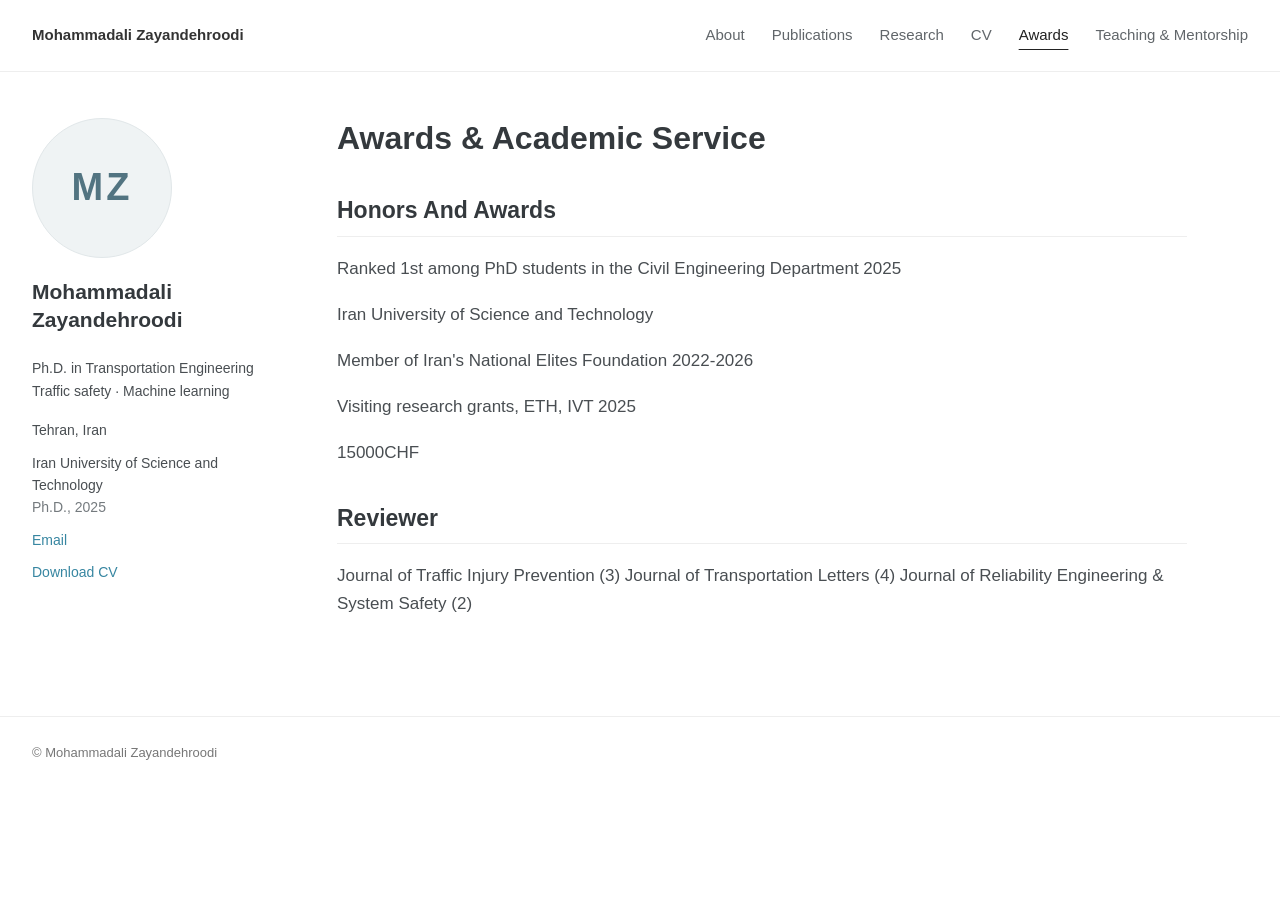
==== awards/index.html @ c3eedbcb "Add files via upload" ====
<!doctype html><html lang="en"><head><meta charset="utf-8"><meta name="viewport" content="width=device-width,initial-scale=1"><title>Awards & Academic Service | Mohammadali Zayandehroodi</title><meta name="description" content="Mohammadali Zayandehroodi — transportation engineering, traffic safety, and machine learning."><link rel="stylesheet" href="../assets/style.css"></head><body><header><nav aria-label="Main navigation"><a class="brand" href="../">Mohammadali Zayandehroodi</a><a href="../">About</a><a href="../publications/">Publications</a><a href="../research/">Research</a><a href="../cv/">CV</a><a href="../awards/" aria-current="page">Awards</a><a href="../teaching/">Teaching & Mentorship</a></nav></header><div class="layout"><aside aria-label="Researcher profile"><div class="avatar" aria-label="Initials MZ">MZ</div><h2>Mohammadali<br>Zayandehroodi</h2><p>Ph.D. in Transportation Engineering<br>Traffic safety · Machine learning</p><ul><li>Tehran, Iran</li><li>Iran University of Science and Technology<br><span class="muted">Ph.D., 2025</span></li><li><a href="mailto:aliroodi75@gmail.com">Email</a></li><li><a href="../assets/Mohammadali-Zayandehroodi-CV.pdf">Download CV</a></li></ul></aside><main id="main"><h1>Awards & Academic Service</h1><h2>Honors And Awards</h2><p>Ranked 1st among PhD students in the Civil Engineering Department 2025</p><p>Iran University of Science and Technology</p><p>Member of Iran&#x27;s National Elites Foundation 2022-2026</p><p>Visiting research grants, ETH, IVT 2025</p><p>15000CHF</p><h2>Reviewer</h2><p>Journal of Traffic Injury Prevention (3) Journal of Transportation Letters (4) Journal of Reliability Engineering &amp; System Safety (2)</p></main></div><footer>© Mohammadali Zayandehroodi</footer></body></html>
---- assets/style.css ----
*{box-sizing:border-box}html{scroll-behavior:smooth}body{margin:0;color:#494e52;font:17px/1.65 -apple-system,BlinkMacSystemFont,"Segoe UI",Arial,sans-serif;background:#fff}a{color:#3786a1;text-decoration:none}a:hover{text-decoration:underline}header{border-bottom:1px solid #eee}nav{max-width:1280px;margin:auto;padding:23px 32px;display:flex;gap:27px;align-items:center;flex-wrap:wrap}nav .brand{font-weight:700;color:#333;margin-right:auto}nav a{color:#61666a;font-size:15px}nav a[aria-current=page]{color:#222;text-decoration:underline;text-underline-offset:9px}.layout{max-width:1280px;margin:46px auto 80px;padding:0 32px;display:grid;grid-template-columns:240px minmax(0,850px);gap:65px}.avatar{width:140px;height:140px;border-radius:50%;background:#eff3f4;border:1px solid #e1e7e9;display:grid;place-items:center;color:#527481;font-size:38px;font-weight:600;letter-spacing:3px}aside h2{font-size:21px;line-height:1.35;border:0;margin:20px 0 10px}aside p,aside li{font-size:14px;line-height:1.6}aside ul{list-style:none;padding:0}aside li{margin:10px 0}h1{font-size:32px;line-height:1.3;color:#34393d;margin:0 0 25px}h2{font-size:23px;line-height:1.4;color:#34393d;border-bottom:1px solid #eee;padding-bottom:9px;margin:35px 0 18px}main p{margin:0 0 18px}main li{margin-bottom:12px}.lead{font-size:20px;line-height:1.65}.download{display:inline-block;border:1px solid #3786a1;padding:8px 16px;border-radius:3px;margin-bottom:15px}.muted{color:#747a7e;font-size:14px}footer{border-top:1px solid #eee;padding:25px 32px;color:#777;font-size:13px}@media(max-width:800px){nav{gap:15px;padding:18px 22px}nav .brand{width:100%}.layout{display:block;margin-top:28px;padding:0 22px}aside{margin-bottom:38px}.avatar{width:90px;height:90px;font-size:26px}h1{font-size:28px}}@media print{header,aside,footer,.download{display:none}.layout{display:block;margin:0;padding:0}body{font-size:11pt}h2{break-after:avoid}p{orphans:3;widows:3}}
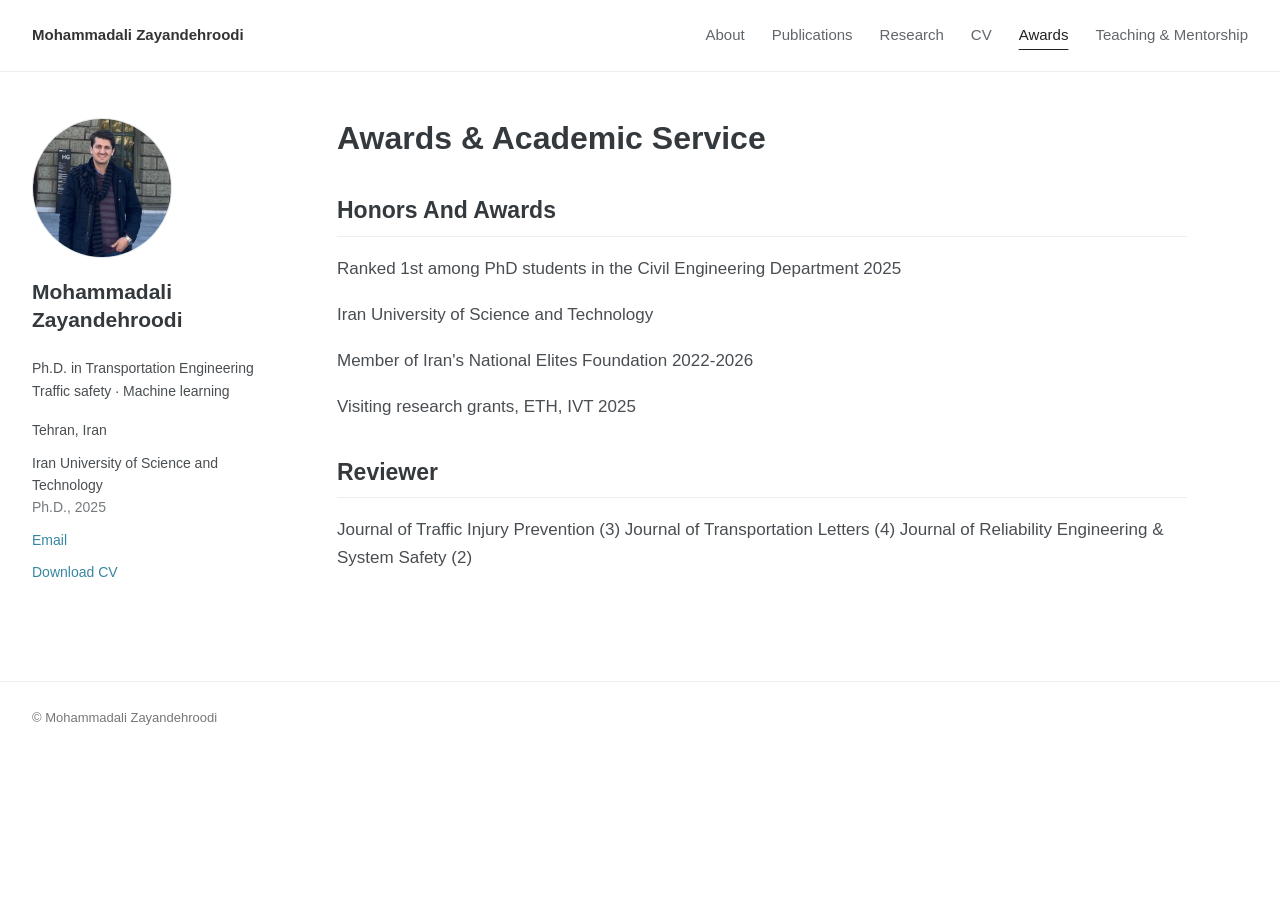
==== commit c06154f6: "Add files via upload" ====
--- a/awards/index.html
+++ b/awards/index.html
@@ -1 +1 @@
-<!doctype html><html lang="en"><head><meta charset="utf-8"><meta name="viewport" content="width=device-width,initial-scale=1"><title>Awards & Academic Service | Mohammadali Zayandehroodi</title><meta name="description" content="Mohammadali Zayandehroodi — transportation engineering, traffic safety, and machine learning."><link rel="stylesheet" href="../assets/style.css"></head><body><header><nav aria-label="Main navigation"><a class="brand" href="../">Mohammadali Zayandehroodi</a><a href="../">About</a><a href="../publications/">Publications</a><a href="../research/">Research</a><a href="../cv/">CV</a><a href="../awards/" aria-current="page">Awards</a><a href="../teaching/">Teaching & Mentorship</a></nav></header><div class="layout"><aside aria-label="Researcher profile"><div class="avatar" aria-label="Initials MZ">MZ</div><h2>Mohammadali<br>Zayandehroodi</h2><p>Ph.D. in Transportation Engineering<br>Traffic safety · Machine learning</p><ul><li>Tehran, Iran</li><li>Iran University of Science and Technology<br><span class="muted">Ph.D., 2025</span></li><li><a href="mailto:aliroodi75@gmail.com">Email</a></li><li><a href="../assets/Mohammadali-Zayandehroodi-CV.pdf">Download CV</a></li></ul></aside><main id="main"><h1>Awards & Academic Service</h1><h2>Honors And Awards</h2><p>Ranked 1st among PhD students in the Civil Engineering Department 2025</p><p>Iran University of Science and Technology</p><p>Member of Iran&#x27;s National Elites Foundation 2022-2026</p><p>Visiting research grants, ETH, IVT 2025</p><p>15000CHF</p><h2>Reviewer</h2><p>Journal of Traffic Injury Prevention (3) Journal of Transportation Letters (4) Journal of Reliability Engineering &amp; System Safety (2)</p></main></div><footer>© Mohammadali Zayandehroodi</footer></body></html>+<!doctype html><html lang="en"><head><meta charset="utf-8"><meta name="viewport" content="width=device-width,initial-scale=1"><title>Awards & Academic Service | Mohammadali Zayandehroodi</title><meta name="description" content="Mohammadali Zayandehroodi — transportation engineering, traffic safety, and machine learning."><link rel="stylesheet" href="../assets/style.css"></head><body><header><nav aria-label="Main navigation"><a class="brand" href="../">Mohammadali Zayandehroodi</a><a href="../">About</a><a href="../publications/">Publications</a><a href="../research/">Research</a><a href="../cv/">CV</a><a href="../awards/" aria-current="page">Awards</a><a href="../teaching/">Teaching & Mentorship</a></nav></header><div class="layout"><aside aria-label="Researcher profile"><img class="avatar" src="../assets/profile.jpg" alt="Mohammadali Zayandehroodi" width="140" height="140"><h2>Mohammadali<br>Zayandehroodi</h2><p>Ph.D. in Transportation Engineering<br>Traffic safety · Machine learning</p><ul><li>Tehran, Iran</li><li>Iran University of Science and Technology<br><span class="muted">Ph.D., 2025</span></li><li><a href="mailto:aliroodi75@gmail.com">Email</a></li><li><a href="../assets/Mohammadali-Zayandehroodi-CV.pdf">Download CV</a></li></ul></aside><main id="main"><h1>Awards & Academic Service</h1><h2>Honors And Awards</h2><p>Ranked 1st among PhD students in the Civil Engineering Department 2025</p><p>Iran University of Science and Technology</p><p>Member of Iran&#x27;s National Elites Foundation 2022-2026</p><p>Visiting research grants, ETH, IVT 2025</p><h2>Reviewer</h2><p>Journal of Traffic Injury Prevention (3) Journal of Transportation Letters (4) Journal of Reliability Engineering &amp; System Safety (2)</p></main></div><footer>© Mohammadali Zayandehroodi</footer></body></html>
--- a/assets/style.css
+++ b/assets/style.css
@@ -1 +1,2 @@
-*{box-sizing:border-box}html{scroll-behavior:smooth}body{margin:0;color:#494e52;font:17px/1.65 -apple-system,BlinkMacSystemFont,"Segoe UI",Arial,sans-serif;background:#fff}a{color:#3786a1;text-decoration:none}a:hover{text-decoration:underline}header{border-bottom:1px solid #eee}nav{max-width:1280px;margin:auto;padding:23px 32px;display:flex;gap:27px;align-items:center;flex-wrap:wrap}nav .brand{font-weight:700;color:#333;margin-right:auto}nav a{color:#61666a;font-size:15px}nav a[aria-current=page]{color:#222;text-decoration:underline;text-underline-offset:9px}.layout{max-width:1280px;margin:46px auto 80px;padding:0 32px;display:grid;grid-template-columns:240px minmax(0,850px);gap:65px}.avatar{width:140px;height:140px;border-radius:50%;background:#eff3f4;border:1px solid #e1e7e9;display:grid;place-items:center;color:#527481;font-size:38px;font-weight:600;letter-spacing:3px}aside h2{font-size:21px;line-height:1.35;border:0;margin:20px 0 10px}aside p,aside li{font-size:14px;line-height:1.6}aside ul{list-style:none;padding:0}aside li{margin:10px 0}h1{font-size:32px;line-height:1.3;color:#34393d;margin:0 0 25px}h2{font-size:23px;line-height:1.4;color:#34393d;border-bottom:1px solid #eee;padding-bottom:9px;margin:35px 0 18px}main p{margin:0 0 18px}main li{margin-bottom:12px}.lead{font-size:20px;line-height:1.65}.download{display:inline-block;border:1px solid #3786a1;padding:8px 16px;border-radius:3px;margin-bottom:15px}.muted{color:#747a7e;font-size:14px}footer{border-top:1px solid #eee;padding:25px 32px;color:#777;font-size:13px}@media(max-width:800px){nav{gap:15px;padding:18px 22px}nav .brand{width:100%}.layout{display:block;margin-top:28px;padding:0 22px}aside{margin-bottom:38px}.avatar{width:90px;height:90px;font-size:26px}h1{font-size:28px}}@media print{header,aside,footer,.download{display:none}.layout{display:block;margin:0;padding:0}body{font-size:11pt}h2{break-after:avoid}p{orphans:3;widows:3}}+*{box-sizing:border-box}html{scroll-behavior:smooth}body{margin:0;color:#494e52;font:17px/1.65 -apple-system,BlinkMacSystemFont,"Segoe UI",Arial,sans-serif;background:#fff}a{color:#3786a1;text-decoration:none}a:hover{text-decoration:underline}header{border-bottom:1px solid #eee}nav{max-width:1280px;margin:auto;padding:23px 32px;display:flex;gap:27px;align-items:center;flex-wrap:wrap}nav .brand{font-weight:700;color:#333;margin-right:auto}nav a{color:#61666a;font-size:15px}nav a[aria-current=page]{color:#222;text-decoration:underline;text-underline-offset:9px}.layout{max-width:1280px;margin:46px auto 80px;padding:0 32px;display:grid;grid-template-columns:240px minmax(0,850px);gap:65px}.avatar{width:140px;height:140px;border-radius:50%;background:#eff3f4;border:1px solid #e1e7e9;display:grid;place-items:center;color:#527481;font-size:38px;font-weight:600;letter-spacing:3px}aside h2{font-size:21px;line-height:1.35;border:0;margin:20px 0 10px}aside p,aside li{font-size:14px;line-height:1.6}aside ul{list-style:none;padding:0}aside li{margin:10px 0}h1{font-size:32px;line-height:1.3;color:#34393d;margin:0 0 25px}h2{font-size:23px;line-height:1.4;color:#34393d;border-bottom:1px solid #eee;padding-bottom:9px;margin:35px 0 18px}main p{margin:0 0 18px}main li{margin-bottom:12px}.lead{font-size:20px;line-height:1.65}.download{display:inline-block;border:1px solid #3786a1;padding:8px 16px;border-radius:3px;margin-bottom:15px}.muted{color:#747a7e;font-size:14px}footer{border-top:1px solid #eee;padding:25px 32px;color:#777;font-size:13px}@media(max-width:800px){nav{gap:15px;padding:18px 22px}nav .brand{width:100%}.layout{display:block;margin-top:28px;padding:0 22px}aside{margin-bottom:38px}.avatar{width:90px;height:90px;font-size:26px}h1{font-size:28px}}@media print{header,aside,footer,.download{display:none}.layout{display:block;margin:0;padding:0}body{font-size:11pt}h2{break-after:avoid}p{orphans:3;widows:3}}
+img.avatar{object-fit:cover;object-position:50% 15%}
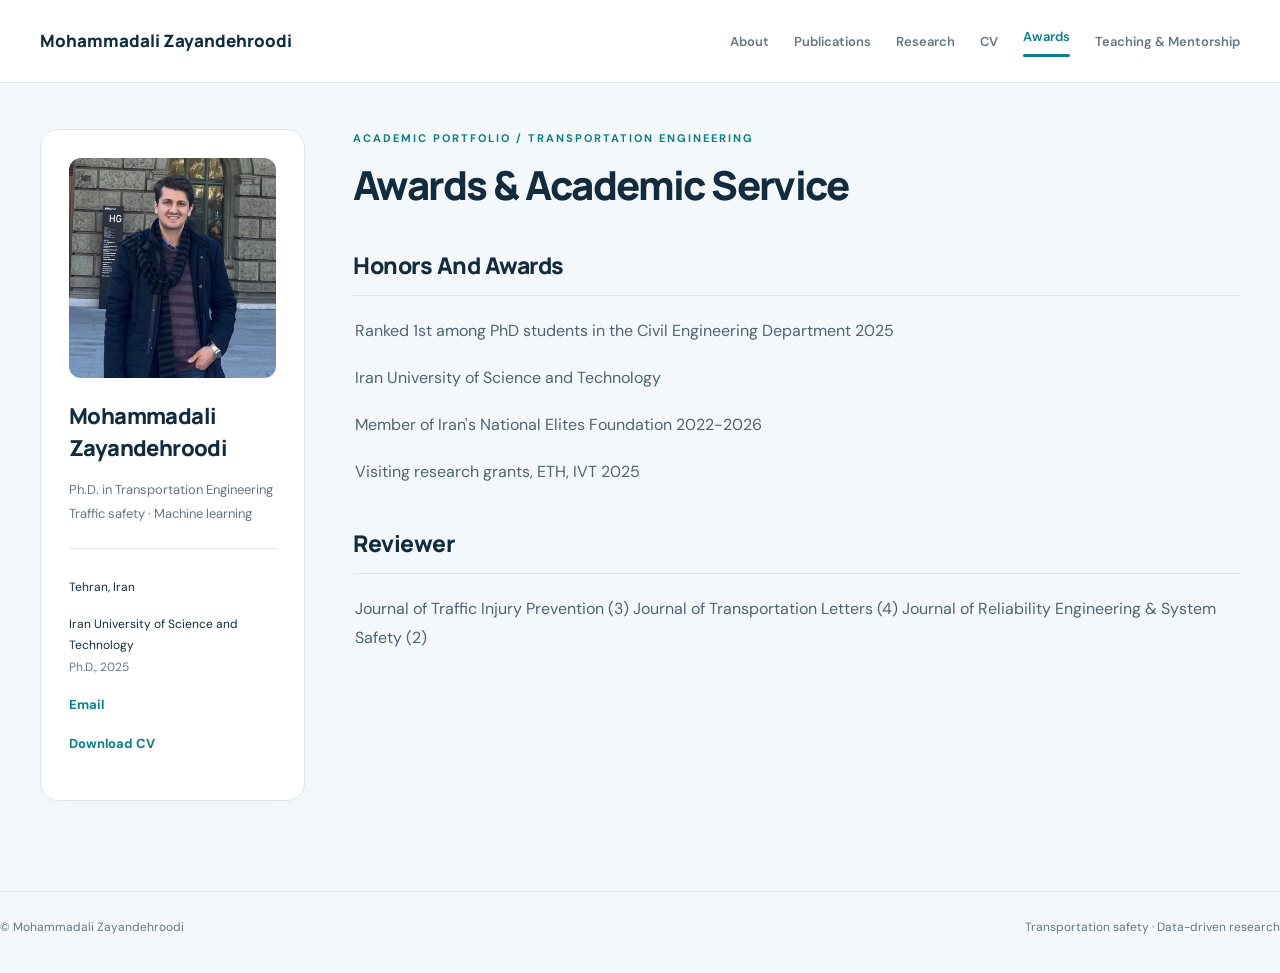
==== commit 2551fdc0: "Add files via upload" ====
--- a/awards/index.html
+++ b/awards/index.html
@@ -1 +1 @@
-<!doctype html><html lang="en"><head><meta charset="utf-8"><meta name="viewport" content="width=device-width,initial-scale=1"><title>Awards & Academic Service | Mohammadali Zayandehroodi</title><meta name="description" content="Mohammadali Zayandehroodi — transportation engineering, traffic safety, and machine learning."><link rel="stylesheet" href="../assets/style.css"></head><body><header><nav aria-label="Main navigation"><a class="brand" href="../">Mohammadali Zayandehroodi</a><a href="../">About</a><a href="../publications/">Publications</a><a href="../research/">Research</a><a href="../cv/">CV</a><a href="../awards/" aria-current="page">Awards</a><a href="../teaching/">Teaching & Mentorship</a></nav></header><div class="layout"><aside aria-label="Researcher profile"><img class="avatar" src="../assets/profile.jpg" alt="Mohammadali Zayandehroodi" width="140" height="140"><h2>Mohammadali<br>Zayandehroodi</h2><p>Ph.D. in Transportation Engineering<br>Traffic safety · Machine learning</p><ul><li>Tehran, Iran</li><li>Iran University of Science and Technology<br><span class="muted">Ph.D., 2025</span></li><li><a href="mailto:aliroodi75@gmail.com">Email</a></li><li><a href="../assets/Mohammadali-Zayandehroodi-CV.pdf">Download CV</a></li></ul></aside><main id="main"><h1>Awards & Academic Service</h1><h2>Honors And Awards</h2><p>Ranked 1st among PhD students in the Civil Engineering Department 2025</p><p>Iran University of Science and Technology</p><p>Member of Iran&#x27;s National Elites Foundation 2022-2026</p><p>Visiting research grants, ETH, IVT 2025</p><h2>Reviewer</h2><p>Journal of Traffic Injury Prevention (3) Journal of Transportation Letters (4) Journal of Reliability Engineering &amp; System Safety (2)</p></main></div><footer>© Mohammadali Zayandehroodi</footer></body></html>+<!doctype html><html lang="en"><head><meta charset="utf-8"><meta name="viewport" content="width=device-width,initial-scale=1"><title>Awards & Academic Service | Mohammadali Zayandehroodi</title><meta name="description" content="Mohammadali Zayandehroodi — transportation engineering, traffic safety, and machine learning."><link rel="stylesheet" href="../assets/style.css"></head><body><header><nav aria-label="Main navigation"><a class="brand" href="../">Mohammadali Zayandehroodi</a><a href="../">About</a><a href="../publications/">Publications</a><a href="../research/">Research</a><a href="../cv/">CV</a><a href="../awards/" aria-current="page">Awards</a><a href="../teaching/">Teaching & Mentorship</a></nav></header><div class="layout"><aside aria-label="Researcher profile"><img class="avatar" src="../assets/profile.jpg" alt="Mohammadali Zayandehroodi" width="140" height="140"><h2>Mohammadali<br>Zayandehroodi</h2><p>Ph.D. in Transportation Engineering<br>Traffic safety · Machine learning</p><ul><li>Tehran, Iran</li><li>Iran University of Science and Technology<br><span class="muted">Ph.D., 2025</span></li><li><a href="mailto:aliroodi75@gmail.com">Email</a></li><li><a href="../assets/Mohammadali-Zayandehroodi-CV.pdf">Download CV</a></li></ul></aside><main id="main"><div class="page-kicker">Academic portfolio / Transportation engineering</div><h1>Awards & Academic Service</h1><h2>Honors And Awards</h2><p>Ranked 1st among PhD students in the Civil Engineering Department 2025</p><p>Iran University of Science and Technology</p><p>Member of Iran&#x27;s National Elites Foundation 2022-2026</p><p>Visiting research grants, ETH, IVT 2025</p><h2>Reviewer</h2><p>Journal of Traffic Injury Prevention (3) Journal of Transportation Letters (4) Journal of Reliability Engineering &amp; System Safety (2)</p></main></div><footer><span>© Mohammadali Zayandehroodi</span><span>Transportation safety · Data-driven research</span></footer></body></html>
--- a/assets/style.css
+++ b/assets/style.css
@@ -1,2 +1,2 @@
-*{box-sizing:border-box}html{scroll-behavior:smooth}body{margin:0;color:#494e52;font:17px/1.65 -apple-system,BlinkMacSystemFont,"Segoe UI",Arial,sans-serif;background:#fff}a{color:#3786a1;text-decoration:none}a:hover{text-decoration:underline}header{border-bottom:1px solid #eee}nav{max-width:1280px;margin:auto;padding:23px 32px;display:flex;gap:27px;align-items:center;flex-wrap:wrap}nav .brand{font-weight:700;color:#333;margin-right:auto}nav a{color:#61666a;font-size:15px}nav a[aria-current=page]{color:#222;text-decoration:underline;text-underline-offset:9px}.layout{max-width:1280px;margin:46px auto 80px;padding:0 32px;display:grid;grid-template-columns:240px minmax(0,850px);gap:65px}.avatar{width:140px;height:140px;border-radius:50%;background:#eff3f4;border:1px solid #e1e7e9;display:grid;place-items:center;color:#527481;font-size:38px;font-weight:600;letter-spacing:3px}aside h2{font-size:21px;line-height:1.35;border:0;margin:20px 0 10px}aside p,aside li{font-size:14px;line-height:1.6}aside ul{list-style:none;padding:0}aside li{margin:10px 0}h1{font-size:32px;line-height:1.3;color:#34393d;margin:0 0 25px}h2{font-size:23px;line-height:1.4;color:#34393d;border-bottom:1px solid #eee;padding-bottom:9px;margin:35px 0 18px}main p{margin:0 0 18px}main li{margin-bottom:12px}.lead{font-size:20px;line-height:1.65}.download{display:inline-block;border:1px solid #3786a1;padding:8px 16px;border-radius:3px;margin-bottom:15px}.muted{color:#747a7e;font-size:14px}footer{border-top:1px solid #eee;padding:25px 32px;color:#777;font-size:13px}@media(max-width:800px){nav{gap:15px;padding:18px 22px}nav .brand{width:100%}.layout{display:block;margin-top:28px;padding:0 22px}aside{margin-bottom:38px}.avatar{width:90px;height:90px;font-size:26px}h1{font-size:28px}}@media print{header,aside,footer,.download{display:none}.layout{display:block;margin:0;padding:0}body{font-size:11pt}h2{break-after:avoid}p{orphans:3;widows:3}}
-img.avatar{object-fit:cover;object-position:50% 15%}
+@import url('https://fonts.googleapis.com/css2?family=DM+Sans:wght@400;500;600;700&family=Manrope:wght@400;500;600;700;800&display=swap');
+:root{--navy:#112c3f;--teal:#087f8c;--muted:#647786;--line:#dce6ec;--paper:#fff;--bg:#f5f8fa}*{box-sizing:border-box}html{scroll-behavior:smooth}body{margin:0;font:16px/1.8 'DM Sans',sans-serif;color:var(--navy);background:var(--bg)}a{color:var(--teal);text-decoration:none}a:hover{text-decoration:underline;text-underline-offset:5px}header{background:#fff;border-bottom:1px solid var(--line)}nav{max-width:1360px;margin:auto;padding:25px 40px;display:flex;align-items:center;gap:25px}nav .brand{font:800 17px Manrope,sans-serif;margin-right:auto;color:var(--navy);max-width:250px;line-height:1.5}nav a{font-size:13px;font-weight:600;color:var(--muted);white-space:nowrap}nav a[aria-current=page]{color:var(--teal)}nav a[aria-current=page]:after{content:'';display:block;height:3px;background:var(--teal);border-radius:5px;margin-top:6px}.layout{max-width:1360px;margin:46px auto 90px;padding:0 40px;display:grid;grid-template-columns:265px minmax(0,1fr);gap:48px;align-items:start}aside{background:#fff;border:1px solid var(--line);border-radius:18px;padding:28px;position:sticky;top:25px;box-shadow:0 6px 30px #17354b05}img.avatar{width:100%;height:220px;object-fit:cover;object-position:50% 12%;border-radius:12px;display:block}aside h2{border:0;padding:0;margin:23px 0 12px;font:800 22px/1.45 Manrope,sans-serif;letter-spacing:-.6px}aside p{font-size:13px;color:var(--muted);line-height:1.8}aside ul{list-style:none;padding:13px 0 0;border-top:1px solid var(--line);margin-top:23px}aside li{font-size:12px;margin:15px 0}aside li a{font-size:13px;font-weight:700}.muted{font-size:12px;color:var(--muted)}main{min-width:0}h1{font:800 40px/1.2 Manrope,sans-serif;letter-spacing:-1.6px;margin:5px 0 32px}h2{font:800 23px/1.4 Manrope,sans-serif;letter-spacing:-.5px;margin:40px 0 21px;border-bottom:1px solid var(--line);padding-bottom:14px}main p{margin:0 0 18px;color:#4e6473}main>p{padding:0 2px}main ul{padding-left:23px}main li{padding-left:5px;margin:12px 0;color:#4e6473}.download,.button{display:inline-flex;align-items:center;justify-content:center;background:var(--teal);color:#fff;padding:11px 22px;border-radius:7px;font-size:13px;font-weight:700;min-height:45px}.download:hover,.button:hover{background:#086b76;text-decoration:none}.hero{background:var(--navy);padding:43px 43px 38px;border-radius:18px;margin-bottom:30px;position:relative;overflow:hidden}.hero:after{content:'';position:absolute;right:-95px;top:-145px;width:350px;height:350px;border:60px solid #ffffff05;border-radius:50%;pointer-events:none}.eyebrow{font-size:11px;letter-spacing:2px;text-transform:uppercase;font-weight:700;color:#63cbd0;margin-bottom:20px}.hero h1{color:#fff;font-size:44px;line-height:1.22;max-width:640px;margin:0 0 22px}.hero p{color:#bdd0dc;font-size:15px;max-width:620px}.hero .actions{display:flex;gap:12px;flex-wrap:wrap;margin-top:27px}.hero .secondary{background:transparent;border:1px solid #63808e}.stats{display:grid;grid-template-columns:repeat(3,1fr);gap:14px;margin:25px 0 34px}.stat{padding:20px 23px;background:#fff;border:1px solid var(--line);border-radius:11px}.stat strong{display:block;font:800 27px Manrope,sans-serif;color:var(--teal)}.stat span{font-size:12px;color:var(--muted)}.interests{display:grid;grid-template-columns:1fr 1fr;gap:13px;margin-top:20px}.interest{background:#fff;border:1px solid var(--line);border-radius:10px;padding:22px}.interest small{color:var(--teal);font-size:11px;font-weight:700;letter-spacing:1px}.interest h3{font:700 16px/1.5 Manrope,sans-serif;margin:9px 0}.interest p{font-size:13px;margin:0}.paper{padding:23px 25px;background:#fff;border:1px solid var(--line);border-left:3px solid var(--teal);border-radius:9px;margin-bottom:14px;font-size:14px;line-height:1.9}.paper p{margin:0}.page-kicker{font-size:11px;letter-spacing:2px;text-transform:uppercase;color:var(--teal);font-weight:700;margin-bottom:12px}footer{max-width:1280px;margin:auto;border-top:1px solid var(--line);padding:25px 0 35px;color:var(--muted);font-size:12px;display:flex;justify-content:space-between}.contact{padding:28px;background:#e8f2f4;border-radius:12px;margin-top:35px}.contact h2{margin-top:0;border:0;padding:0}.contact p{font-size:14px}@media(min-width:1500px){.layout{margin-top:60px}}@media(max-width:1050px){nav{flex-wrap:wrap;gap:18px}.layout{grid-template-columns:225px 1fr;gap:28px;padding:0 25px}aside{padding:20px}img.avatar{height:185px}.hero{padding:30px}.hero h1{font-size:35px}.stats{gap:8px}.stat{padding:15px}.interests{grid-template-columns:1fr}}@media(max-width:720px){nav{padding:20px 22px;gap:16px}nav .brand{max-width:none;width:100%}nav a{font-size:12px}.layout{display:flex;flex-direction:column;margin:25px auto 50px;padding:0 18px;gap:28px}aside{position:static;width:100%;display:grid;grid-template-columns:95px 1fr;gap:0 20px;padding:20px}img.avatar{width:95px;height:115px;grid-row:1/3}aside h2{margin:0 0 8px;font-size:20px}aside h2 br{display:none}aside p{margin:0}aside ul{grid-column:1/-1;display:flex;flex-wrap:wrap;gap:12px 22px;margin:17px 0 0;padding:12px 0 0}aside li{margin:0}aside li:nth-child(2){display:none}main{width:100%}h1{font-size:32px}.hero{padding:28px 24px}.hero h1{font-size:34px}.hero p{font-size:14px}.stats{grid-template-columns:repeat(3,1fr)}.stat{padding:15px 10px}.stat strong{font-size:22px}.stat span{font-size:10px}footer{margin:0 20px;display:block}.paper{padding:19px;font-size:13px}}@media print{header,aside,footer,.download,.actions{display:none}.layout{display:block;margin:0;padding:0}body{background:#fff;font:11pt/1.5 Arial}main{width:100%}.paper{break-inside:avoid}.hero{background:#fff;padding:0}.hero h1,.hero p{color:#112c3f}}
